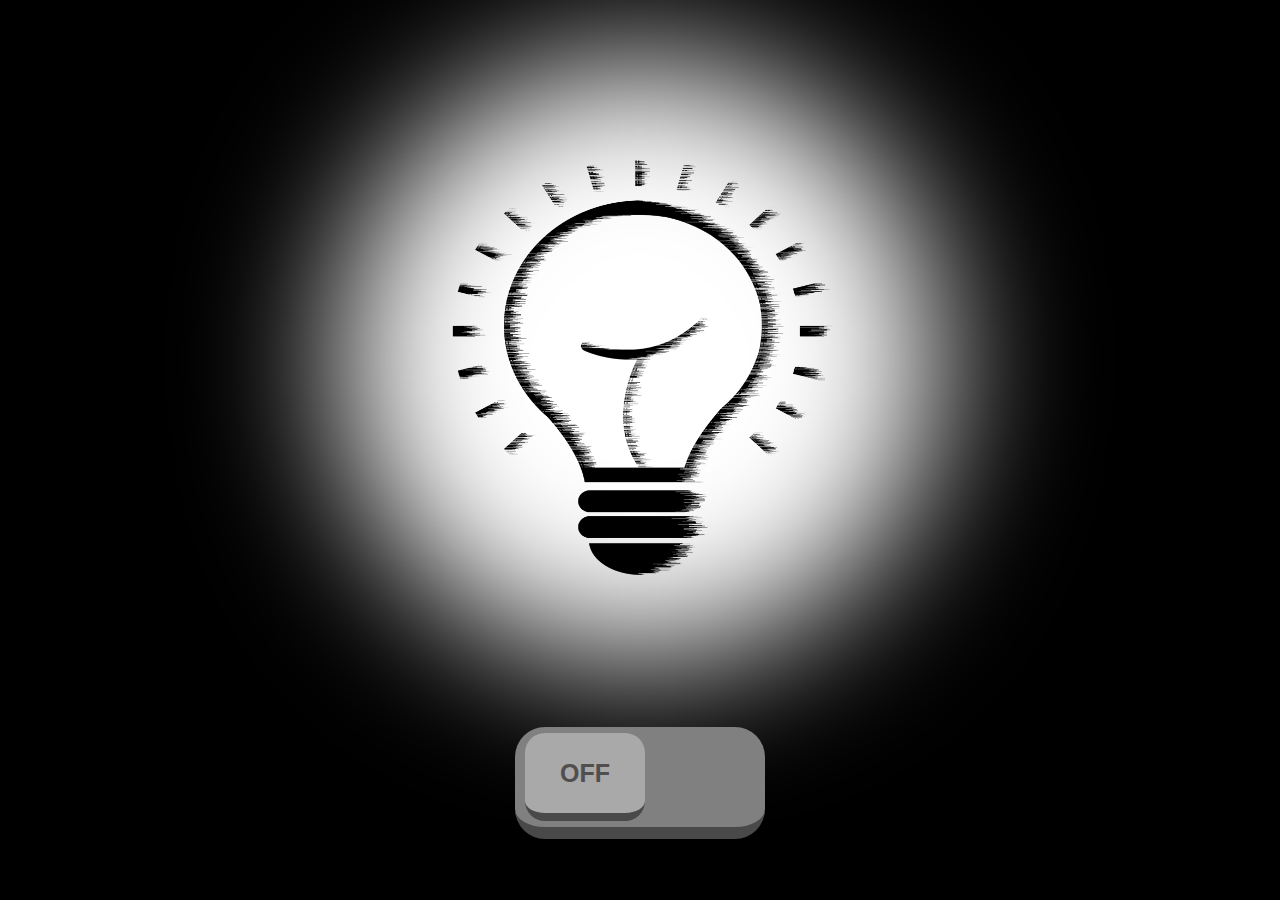
==== index.html @ b5930f21 "bulb_2022-03-14" ====
<!DOCTYPE html>
<html lang="en">
  <head>
    <meta charset="UTF-8" />
    <meta http-equiv="X-UA-Compatible" content="IE=edge" />
    <meta name="viewport" content="width=device-width, initial-scale=1.0" />
    <title>Bulb!</title>
    <link rel="stylesheet" href="css/style.css" />
  </head>
  <body>
    <div class="bulb-container">
      <div class="bulb-light"></div>
      <img src="/img/bulb__black.png" />
    </div>

    <div class="toggle">
      <div class="toggle-switch">
        <div id="toggle-switch__onoff">OFF</div>
      </div>
    </div>
    <script src="index.js"></script>
  </body>
</html>
---- css/style.css ----
@import "reset.css";
@import "animation.css";

html {
  background-color: black;
}
body {
  width: 100%;
  height: 100%;
}
.bulb-container {
  width: fit-content;
  display: flex;
  position: absolute;
  top: 40%;
  left: 50%;
  transform: translate(-50%, -50%);
  justify-content: center;
  align-items: center;
}

.bulb-light {
  width: 400px;
  height: 400px;
  background-color: white;
  border-radius: 50%;
  filter: blur(50px);
  transform: scale(1.5);
}

.bulb-container img {
  position: absolute;
  width: 400px;
  height: 450px;
}

.toggle {
  width: 230px;
  height: 100px;
  background-color: gray;
  position: absolute;
  top: 87%;
  left: 50%;
  transform: translate(-50%, -50%);
  border-radius: 30px;
  border-bottom: 12px solid rgb(73, 73, 73);
  display: flex;
  align-items: center;
  padding: 0 10px;
  transition: all 1s ease-in-out;
}

.toggle-switch {
  width: 120px;
  height: 80px;
  background-color: darkgrey;
  border-radius: 20px;
  border-bottom: 8px solid rgb(73, 73, 73);
  display: flex;
  justify-content: center;
  align-items: center;
  cursor: pointer;
  animation: off 0.5s ease-in-out forwards;
}

.toggleOn .toggle-switch {
  animation: on 0.5s ease-in-out forwards;
}

.toggle-switch {
  font-size: 25px;
  font-family: "Gill Sans", "Gill Sans MT", Calibri, "Trebuchet MS", sans-serif;
  font-weight: 600;
  color: rgb(80, 78, 78);
}

.toggleOn #toggle-switch__onoff {
  visibility: hidden;
}

.toggleOn #toggle-switch__onoff::after {
  padding-right: 50px;
  visibility: visible;
  content: "ON";
}
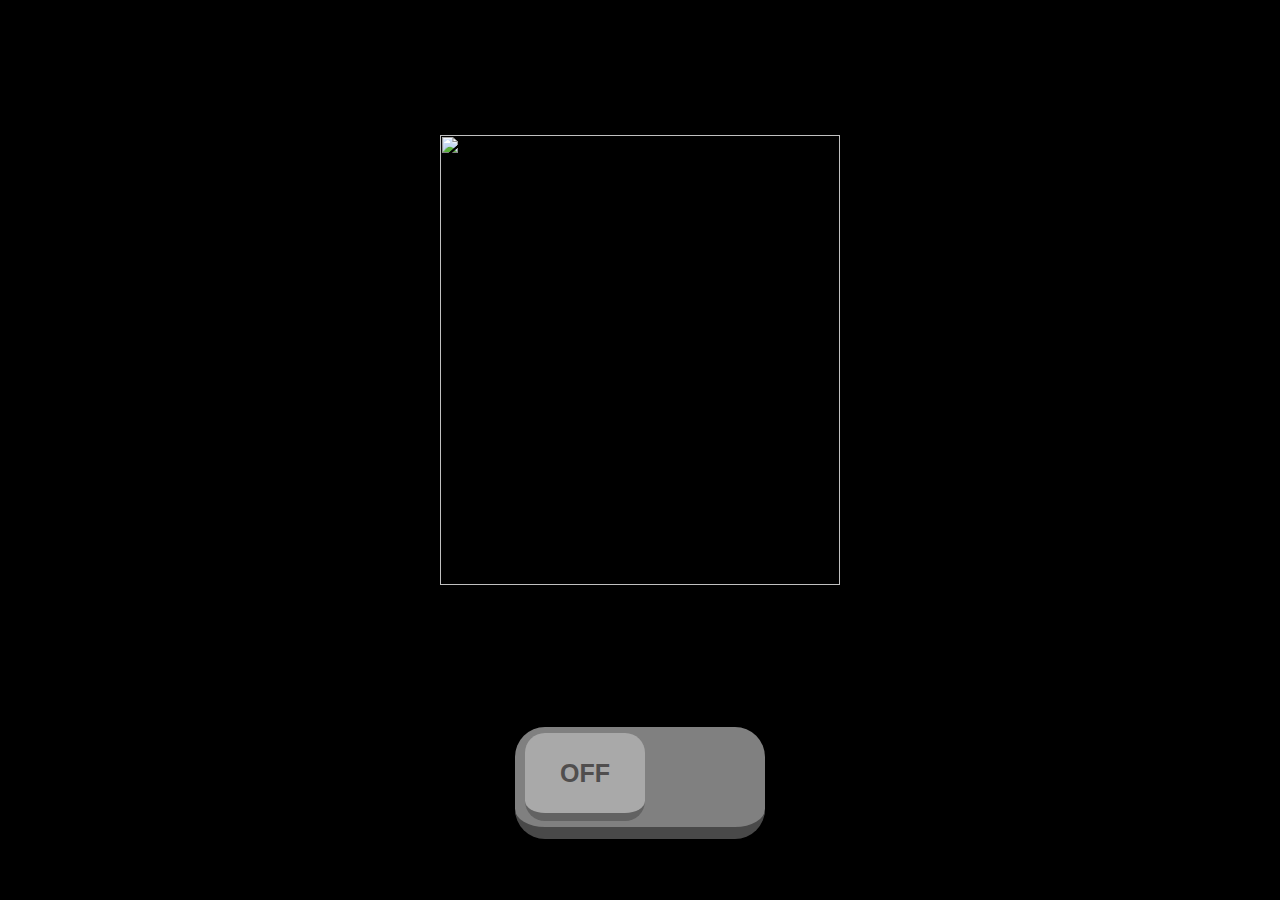
==== commit d44255e7: "modify" ====
--- a/index.html
+++ b/index.html
@@ -10,7 +10,7 @@
   <body>
     <div class="bulb-container">
       <div class="bulb-light"></div>
-      <img src="/img/bulb__black.png" />
+      <img src="./img/bulb__black.png" />
     </div>
 
     <div class="toggle">
--- a/css/style.css
+++ b/css/style.css
@@ -1,6 +1,11 @@
 @import "reset.css";
 @import "animation.css";
+@import "switch.css";
+@import "bulb.css";
 
+html::-webkit-scrollbar {
+  display: none;
+}
 html {
   background-color: black;
 }
@@ -8,78 +13,3 @@
   width: 100%;
   height: 100%;
 }
-.bulb-container {
-  width: fit-content;
-  display: flex;
-  position: absolute;
-  top: 40%;
-  left: 50%;
-  transform: translate(-50%, -50%);
-  justify-content: center;
-  align-items: center;
-}
-
-.bulb-light {
-  width: 400px;
-  height: 400px;
-  background-color: white;
-  border-radius: 50%;
-  filter: blur(50px);
-  transform: scale(1.5);
-}
-
-.bulb-container img {
-  position: absolute;
-  width: 400px;
-  height: 450px;
-}
-
-.toggle {
-  width: 230px;
-  height: 100px;
-  background-color: gray;
-  position: absolute;
-  top: 87%;
-  left: 50%;
-  transform: translate(-50%, -50%);
-  border-radius: 30px;
-  border-bottom: 12px solid rgb(73, 73, 73);
-  display: flex;
-  align-items: center;
-  padding: 0 10px;
-  transition: all 1s ease-in-out;
-}
-
-.toggle-switch {
-  width: 120px;
-  height: 80px;
-  background-color: darkgrey;
-  border-radius: 20px;
-  border-bottom: 8px solid rgb(73, 73, 73);
-  display: flex;
-  justify-content: center;
-  align-items: center;
-  cursor: pointer;
-  animation: off 0.5s ease-in-out forwards;
-}
-
-.toggleOn .toggle-switch {
-  animation: on 0.5s ease-in-out forwards;
-}
-
-.toggle-switch {
-  font-size: 25px;
-  font-family: "Gill Sans", "Gill Sans MT", Calibri, "Trebuchet MS", sans-serif;
-  font-weight: 600;
-  color: rgb(80, 78, 78);
-}
-
-.toggleOn #toggle-switch__onoff {
-  visibility: hidden;
-}
-
-.toggleOn #toggle-switch__onoff::after {
-  padding-right: 50px;
-  visibility: visible;
-  content: "ON";
-}
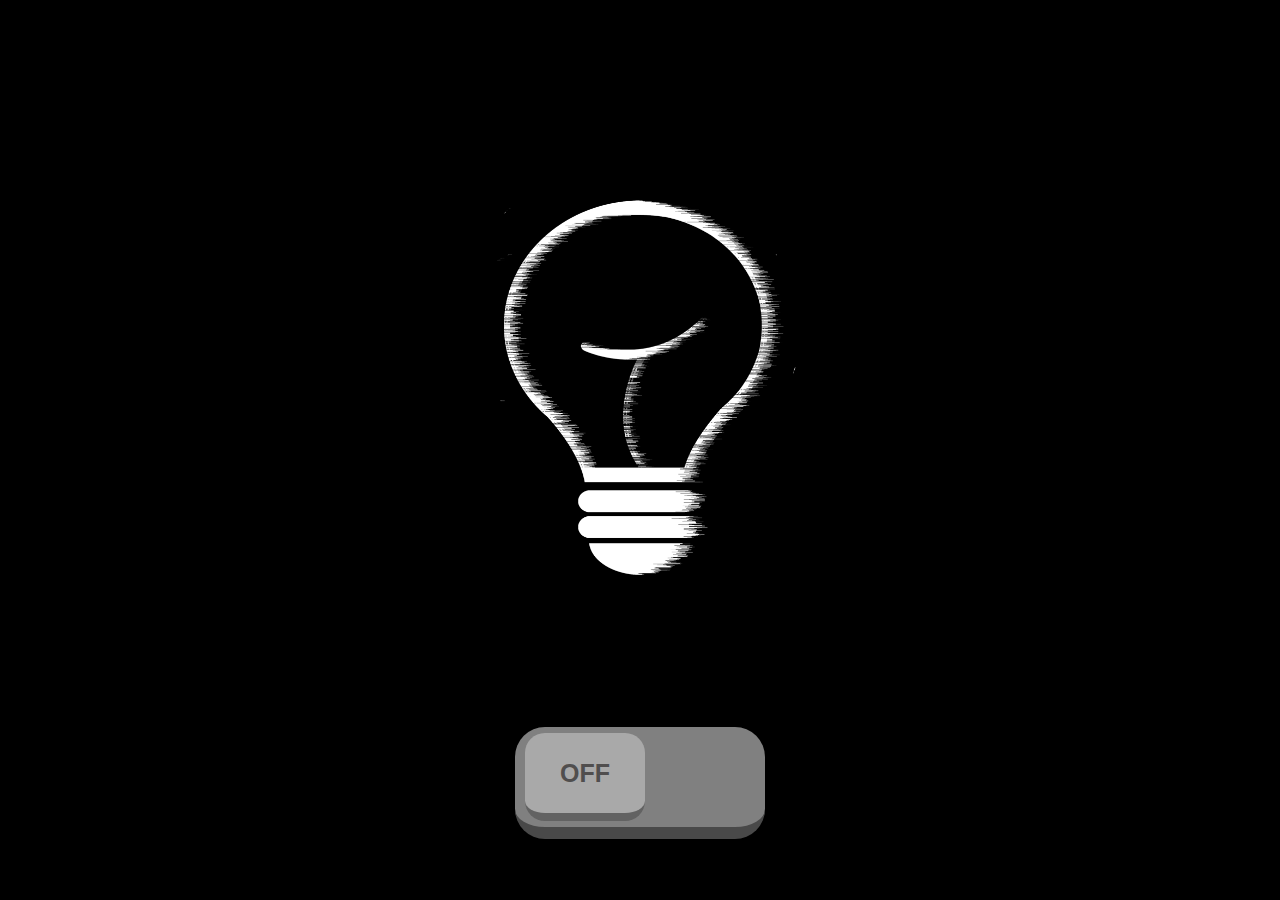
==== commit 02e6022d: "Update index.html" ====
(no text change in the page or its own stylesheets)
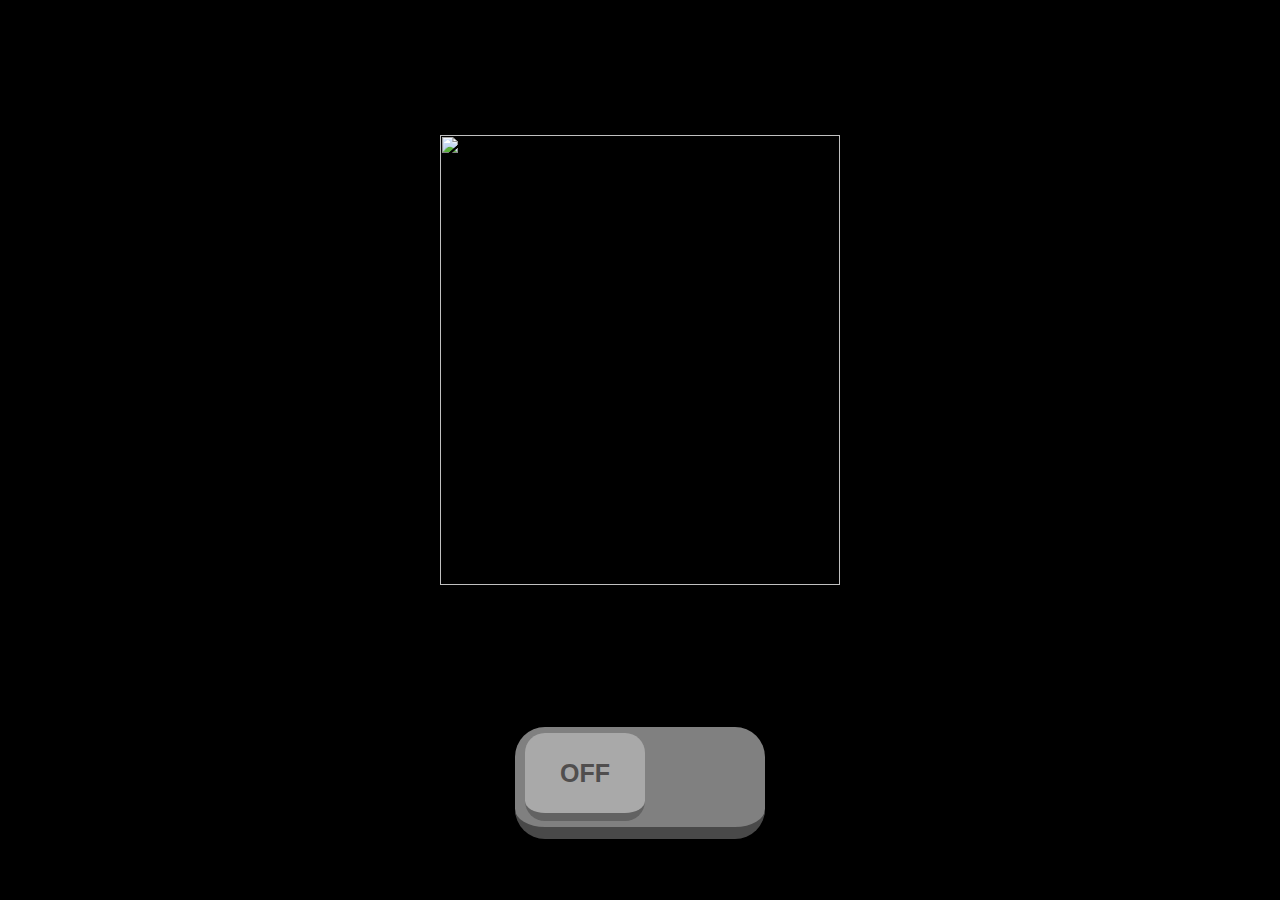
==== commit a01d86b4: "img_url_modified" ====
--- a/index.html
+++ b/index.html
@@ -10,7 +10,7 @@
   <body>
     <div class="bulb-container">
       <div class="bulb-light"></div>
-      <img src="./img/bulb__black.png" />
+      <img src="img/bulb__black.png" />
     </div>
 
     <div class="toggle">
